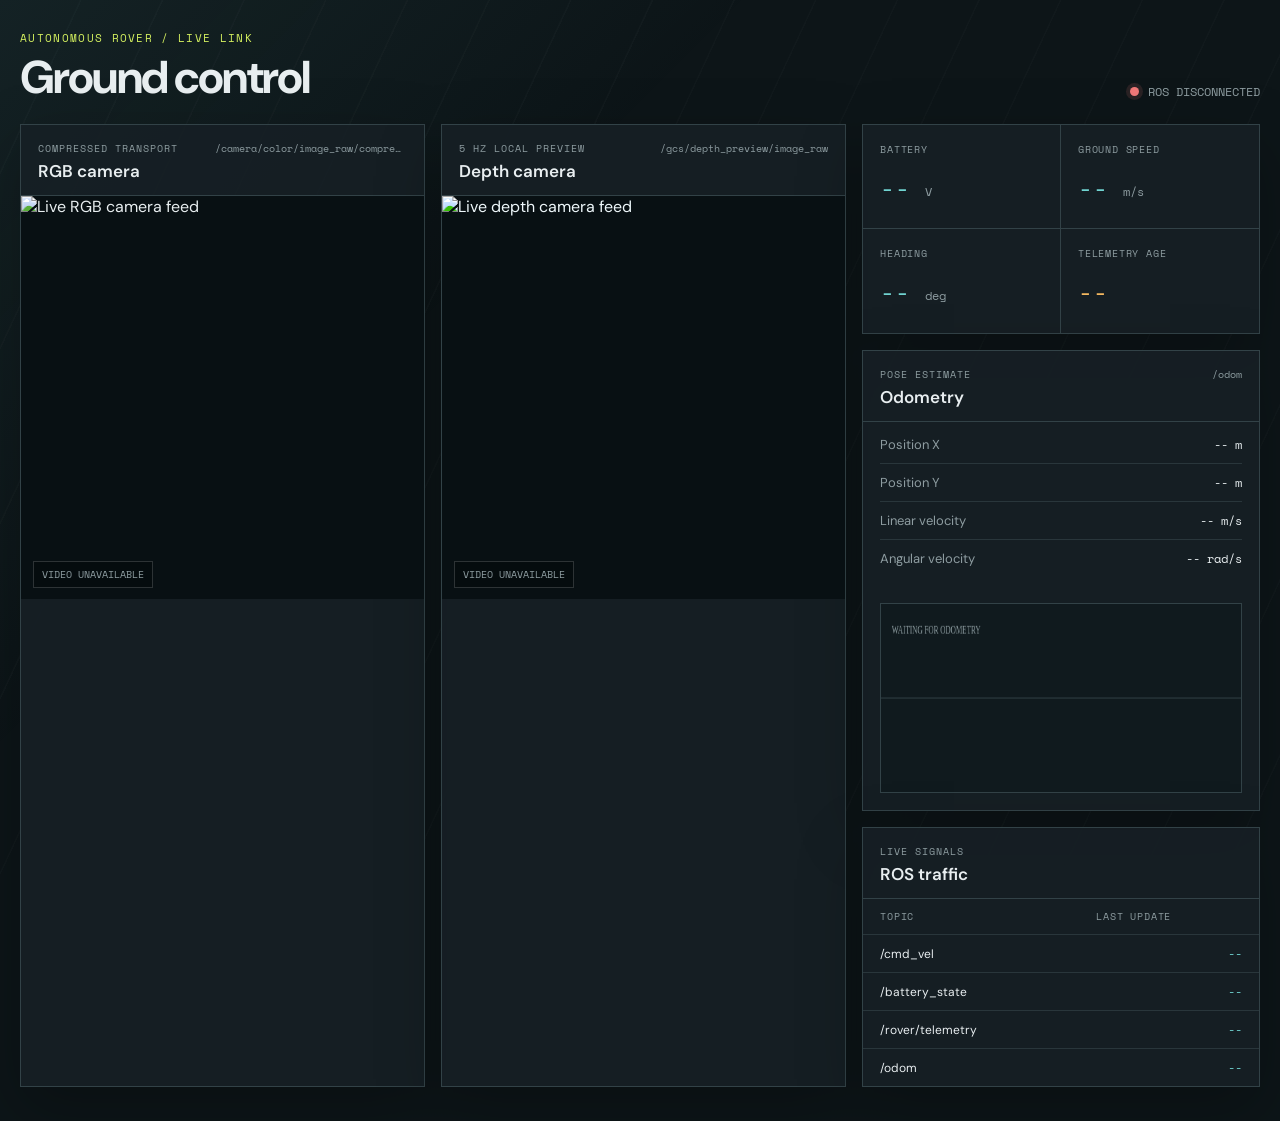
==== ros2_ws/src/rover_slam/gcs/index.html @ 6a6b25ac "v1: recording complete" ====
<!doctype html>
<html lang="en">
<head>
  <meta charset="utf-8">
  <meta name="viewport" content="width=device-width, initial-scale=1">
  <title>Rover Ground Control</title>
  <style>
    @import url("https://fonts.googleapis.com/css2?family=DM+Sans:wght@400;500;600;700&family=Space+Mono:wght@400;700&display=swap");

    :root {
      color-scheme: dark;
      --ink: #e8eef0;
      --muted: #8e9da1;
      --panel: #172025;
      --panel-raised: #202c31;
      --line: #324247;
      --accent: #d4f05f;
      --cyan: #70d4d1;
      --warn: #f4b860;
      --danger: #f17878;
      --shadow: 0 22px 60px rgba(0, 0, 0, .25);
    }

    * { box-sizing: border-box; }
    body {
      margin: 0;
      min-width: 320px;
      background: #0d1518;
      color: var(--ink);
      font-family: "DM Sans", sans-serif;
    }
    body::before {
      position: fixed;
      inset: 0;
      z-index: -1;
      background: linear-gradient(135deg, rgba(112, 212, 209, .07), transparent 35%),
        repeating-linear-gradient(115deg, transparent 0 72px, rgba(255, 255, 255, .018) 73px 74px);
      content: "";
      pointer-events: none;
    }
    header, main { width: min(1440px, calc(100% - 40px)); margin: 0 auto; }
    header {
      display: flex;
      align-items: end;
      justify-content: space-between;
      gap: 24px;
      padding: 30px 0 24px;
    }
    .eyebrow, .kicker, .metric-label, .topic, .status, .mono { font-family: "Space Mono", monospace; }
    .eyebrow { margin: 0 0 8px; color: var(--accent); font-size: 11px; letter-spacing: .12em; text-transform: uppercase; }
    h1 { margin: 0; font-size: clamp(28px, 4vw, 46px); letter-spacing: -.04em; line-height: 1; }
    .connection { display: flex; align-items: center; gap: 9px; color: var(--muted); font: 12px "Space Mono", monospace; }
    .dot { width: 9px; height: 9px; border-radius: 50%; background: var(--danger); box-shadow: 0 0 0 4px rgba(241, 120, 120, .12); }
    .dot.live { background: var(--accent); box-shadow: 0 0 0 4px rgba(212, 240, 95, .12); }
    .layout { display: grid; grid-template-columns: minmax(0, 1.35fr) minmax(300px, .65fr); gap: 16px; padding-bottom: 34px; }
    .visuals { display: grid; grid-template-columns: repeat(2, minmax(0, 1fr)); gap: 16px; }
    .panel { border: 1px solid var(--line); background: rgba(23, 32, 37, .9); box-shadow: var(--shadow); }
    .feed-panel { min-width: 0; }
    .panel-head { display: flex; justify-content: space-between; align-items: baseline; gap: 10px; padding: 16px 17px 13px; border-bottom: 1px solid var(--line); }
    .kicker { color: var(--muted); font-size: 10px; letter-spacing: .1em; text-transform: uppercase; }
    .panel-title { margin: 4px 0 0; font-size: 17px; font-weight: 600; }
    .topic { max-width: 52%; overflow: hidden; color: var(--muted); font-size: 10px; text-overflow: ellipsis; white-space: nowrap; }
    .feed { position: relative; aspect-ratio: 1 / 1; overflow: hidden; background: #081013; }
    .feed img { display: block; width: 100%; height: 100%; object-fit: cover; }
    .feed.depth img { image-rendering: auto; filter: saturate(1.45) contrast(1.08); }
    .feed-status { position: absolute; left: 12px; bottom: 11px; padding: 5px 8px; border: 1px solid rgba(255,255,255,.16); background: rgba(5, 10, 12, .7); color: var(--muted); font: 10px "Space Mono", monospace; }
    .feed-status.live { color: var(--accent); }
    .side { display: grid; align-content: start; gap: 16px; }
    .metrics { display: grid; grid-template-columns: repeat(2, 1fr); }
    .metric { min-height: 104px; padding: 17px; border-bottom: 1px solid var(--line); }
    .metric:nth-child(odd) { border-right: 1px solid var(--line); }
    .metric:nth-last-child(-n+2) { border-bottom: 0; }
    .metric-label { color: var(--muted); font-size: 10px; letter-spacing: .08em; text-transform: uppercase; }
    .metric-value { margin-top: 12px; font: 24px "Space Mono", monospace; color: var(--cyan); }
    .metric-value.warn { color: var(--warn); }
    .metric-value small { color: var(--muted); font: 12px "Space Mono", monospace; }
    .data-list { margin: 0; padding: 4px 17px 13px; }
    .data-row { display: flex; justify-content: space-between; gap: 16px; padding: 10px 0; border-bottom: 1px solid rgba(50, 66, 71, .7); font-size: 13px; }
    .data-row:last-child { border-bottom: 0; }
    .data-row dt { color: var(--muted); }
    .data-row dd { margin: 0; color: var(--ink); font: 12px "Space Mono", monospace; text-align: right; }
    .signal-table { width: 100%; border-collapse: collapse; font-size: 12px; }
    .signal-table th, .signal-table td { padding: 10px 17px; border-bottom: 1px solid rgba(50, 66, 71, .7); text-align: left; }
    .signal-table th { color: var(--muted); font: 10px "Space Mono", monospace; letter-spacing: .08em; text-transform: uppercase; }
    .signal-table td:last-child { color: var(--cyan); font-family: "Space Mono", monospace; text-align: right; }
    .signal-table tr:last-child td { border-bottom: 0; }
    .trajectory { padding: 13px 17px 17px; }
    canvas { display: block; width: 100%; height: 190px; background: #101a1e; border: 1px solid var(--line); }
    .empty { display: grid; height: 100%; place-items: center; color: var(--muted); font: 11px "Space Mono", monospace; }
    @media (max-width: 980px) { .layout { grid-template-columns: 1fr; } .side { grid-template-columns: repeat(2, minmax(0, 1fr)); } .metrics { grid-column: span 1; } }
    @media (max-width: 650px) { header, main { width: min(100% - 24px, 1440px); } header { align-items: start; flex-direction: column; padding-top: 22px; } .visuals, .side { grid-template-columns: 1fr; } .topic { max-width: 48%; } }
  </style>
</head>
<body>
  <header>
    <div><p class="eyebrow">Autonomous rover / live link</p><h1>Ground control</h1></div>
    <div class="connection"><span id="connection-dot" class="dot"></span><span id="connection-text">ROS DISCONNECTED</span></div>
  </header>
  <main class="layout">
    <section class="visuals" aria-label="Camera feeds">
      <article class="panel feed-panel">
        <div class="panel-head"><div><div class="kicker">Compressed transport</div><h2 class="panel-title">RGB camera</h2></div><div class="topic">/camera/color/image_raw/compressed</div></div>
        <div class="feed"><img id="rgb-feed" alt="Live RGB camera feed"><div id="rgb-status" class="feed-status">WAITING FOR VIDEO</div></div>
      </article>
      <article class="panel feed-panel">
        <div class="panel-head"><div><div class="kicker">5 Hz local preview</div><h2 class="panel-title">Depth camera</h2></div><div class="topic">/gcs/depth_preview/image_raw</div></div>
        <div class="feed depth"><img id="depth-feed" alt="Live depth camera feed"><div id="depth-status" class="feed-status">WAITING FOR VIDEO</div></div>
      </article>
    </section>
    <aside class="side">
      <section class="panel metrics" aria-label="Key telemetry">
        <div class="metric"><div class="metric-label">Battery</div><div id="battery" class="metric-value">-- <small>V</small></div></div>
        <div class="metric"><div class="metric-label">Ground speed</div><div id="speed" class="metric-value">-- <small>m/s</small></div></div>
        <div class="metric"><div class="metric-label">Heading</div><div id="heading" class="metric-value">-- <small>deg</small></div></div>
        <div class="metric"><div class="metric-label">Telemetry age</div><div id="telemetry-age" class="metric-value warn">-- <small>s</small></div></div>
      </section>
      <section class="panel">
        <div class="panel-head"><div><div class="kicker">Pose estimate</div><h2 class="panel-title">Odometry</h2></div><div class="topic">/odom</div></div>
        <dl class="data-list">
          <div class="data-row"><dt>Position X</dt><dd id="odom-x">-- m</dd></div>
          <div class="data-row"><dt>Position Y</dt><dd id="odom-y">-- m</dd></div>
          <div class="data-row"><dt>Linear velocity</dt><dd id="odom-v">-- m/s</dd></div>
          <div class="data-row"><dt>Angular velocity</dt><dd id="odom-w">-- rad/s</dd></div>
        </dl>
        <div class="trajectory"><canvas id="trajectory" width="600" height="190" aria-label="Odometry trajectory"></canvas></div>
      </section>
      <section class="panel">
        <div class="panel-head"><div><div class="kicker">Live signals</div><h2 class="panel-title">ROS traffic</h2></div></div>
        <table class="signal-table"><thead><tr><th>Topic</th><th>Last update</th></tr></thead><tbody>
          <tr><td>/cmd_vel</td><td id="cmd-vel">--</td></tr>
          <tr><td>/battery_state</td><td id="battery-state">--</td></tr>
          <tr><td>/rover/telemetry</td><td id="telemetry-state">--</td></tr>
          <tr><td>/odom</td><td id="odom-state">--</td></tr>
        </tbody></table>
      </section>
    </aside>
  </main>
  <script>
    const query = new URLSearchParams(window.location.search);
    const host = window.location.hostname || "localhost";
    const rosbridgeUrl = query.get("rosbridge") || `ws://${host}:9090`;
    const videoBase = query.get("video") || `http://${host}:8080`;
    const streams = {
      rgb: { topic: query.get("rgb") || "/camera/color/image_raw", type: query.get("rgb_type") || "ros_compressed" },
      depth: { topic: query.get("depth") || "/gcs/depth_preview/image_raw", type: query.get("depth_type") || "ros_compressed" },
    };
    const state = { last: {}, points: [], pose: null };
    const $ = (id) => document.getElementById(id);
    const streamUrl = (stream) => `${videoBase}/stream?topic=${stream.topic}&type=${encodeURIComponent(stream.type)}&quality=70&width=720&height=720`;
    ["rgb", "depth"].forEach((kind) => {
      const image = $(`${kind}-feed`);
      image.src = streamUrl(streams[kind]);
      image.onload = () => { $(`${kind}-status`).textContent = "LIVE / MJPEG"; $(`${kind}-status`).classList.add("live"); };
      image.onerror = () => { $(`${kind}-status`).textContent = "VIDEO UNAVAILABLE"; $(`${kind}-status`).classList.remove("live"); };
    });

    function stamp(topic) {
      state.last[topic] = performance.now();
      const ids = { "/cmd_vel": "cmd-vel", "/battery_state": "battery-state", "/rover/telemetry": "telemetry-state", "/odom": "odom-state" };
      if (ids[topic]) $(ids[topic]).textContent = "LIVE";
    }
    function number(value, digits = 2) { return Number.isFinite(Number(value)) ? Number(value).toFixed(digits) : "--"; }
    function setText(id, value) { $(id).textContent = value; }
    function quaternionYaw(q) { return Math.atan2(2 * (q.w * q.z + q.x * q.y), 1 - 2 * (q.y * q.y + q.z * q.z)); }
    function updateTrajectory() {
      const canvas = $("trajectory"), context = canvas.getContext("2d");
      context.clearRect(0, 0, canvas.width, canvas.height);
      context.strokeStyle = "#324247"; context.lineWidth = 1;
      context.beginPath(); context.moveTo(0, canvas.height / 2); context.lineTo(canvas.width, canvas.height / 2); context.stroke();
      if (!state.points.length) { context.fillStyle = "#8e9da1"; context.font = "12px Space Mono"; context.fillText("WAITING FOR ODOMETRY", 18, 30); return; }
      const xs = state.points.map((point) => point.x), ys = state.points.map((point) => point.y);
      const minX = Math.min(...xs), maxX = Math.max(...xs), minY = Math.min(...ys), maxY = Math.max(...ys);
      const scale = Math.min(560 / Math.max(maxX - minX, .5), 150 / Math.max(maxY - minY, .5));
      const project = (point) => [20 + (point.x - minX) * scale, 95 - (point.y - minY) * scale];
      context.strokeStyle = "#70d4d1"; context.lineWidth = 2; context.beginPath();
      state.points.forEach((point, index) => { const [x, y] = project(point); if (!index) context.moveTo(x, y); else context.lineTo(x, y); });
      context.stroke();
      const [x, y] = project(state.points[state.points.length - 1]); context.fillStyle = "#d4f05f"; context.beginPath(); context.arc(x, y, 4, 0, Math.PI * 2); context.fill();
    }
    function handle(topic, message) {
      stamp(topic);
      if (topic === "/odom") {
        const pose = message.pose.pose, twist = message.twist.twist;
        const yaw = quaternionYaw(pose.orientation), degrees = yaw * 180 / Math.PI;
        state.pose = { x: pose.position.x, y: pose.position.y, yaw };
        state.points.push(state.pose); if (state.points.length > 500) state.points.shift();
        setText("odom-x", `${number(pose.position.x)} m`); setText("odom-y", `${number(pose.position.y)} m`); setText("odom-v", `${number(twist.linear.x)} m/s`); setText("odom-w", `${number(twist.angular.z)} rad/s`);
        setText("speed", `${number(Math.hypot(twist.linear.x, twist.linear.y))} `); $("speed").innerHTML += "<small>m/s</small>";
        setText("heading", `${number(degrees, 1)} `); $("heading").innerHTML += "<small>deg</small>";
        updateTrajectory();
      } else if (topic === "/battery_state") {
        const voltage = Number(message.voltage); setText("battery", `${number(voltage)} `); $("battery").innerHTML += "<small>V</small>";
      } else if (topic === "/cmd_vel") {
        setText("cmd-vel", `x ${number(message.linear.x)} / z ${number(message.angular.z)}`);
      } else if (topic === "/rover/telemetry") {
        try { const payload = JSON.parse(message.data); const voltage = Number(payload.voltage_v); if (Number.isFinite(voltage)) { setText("battery", `${number(voltage)} `); $("battery").innerHTML += "<small>V</small>"; } } catch (_) { /* raw telemetry remains visible as a signal */ }
      }
    }
    function subscribe(socket, topic, type, throttleRate) {
      socket.send(JSON.stringify({ op: "subscribe", topic, type, throttle_rate: throttleRate, queue_length: 1 }));
    }
    function connect() {
      const socket = new WebSocket(rosbridgeUrl);
      socket.onopen = () => {
        $("connection-dot").classList.add("live"); $("connection-text").textContent = "ROS LINK LIVE";
        subscribe(socket, "/odom", "nav_msgs/msg/Odometry", 200);
        subscribe(socket, "/battery_state", "sensor_msgs/msg/BatteryState", 1000);
        subscribe(socket, "/cmd_vel", "geometry_msgs/msg/Twist", 200);
        subscribe(socket, "/rover/telemetry", "std_msgs/msg/String", 1000);
      };
      socket.onmessage = (event) => { const message = JSON.parse(event.data); if (message.op === "publish") handle(message.topic, message.msg); };
      socket.onclose = () => { $("connection-dot").classList.remove("live"); $("connection-text").textContent = "ROS DISCONNECTED"; window.setTimeout(connect, 2000); };
      socket.onerror = () => socket.close();
    }
    window.setInterval(() => { const now = performance.now(); const age = state.last["/rover/telemetry"]; setText("telemetry-age", age ? `${number((now - age) / 1000, 1)} ` : "-- "); if (age) $("telemetry-age").innerHTML += "<small>s</small>"; }, 500);
    connect(); updateTrajectory();
  </script>
</body>
</html>
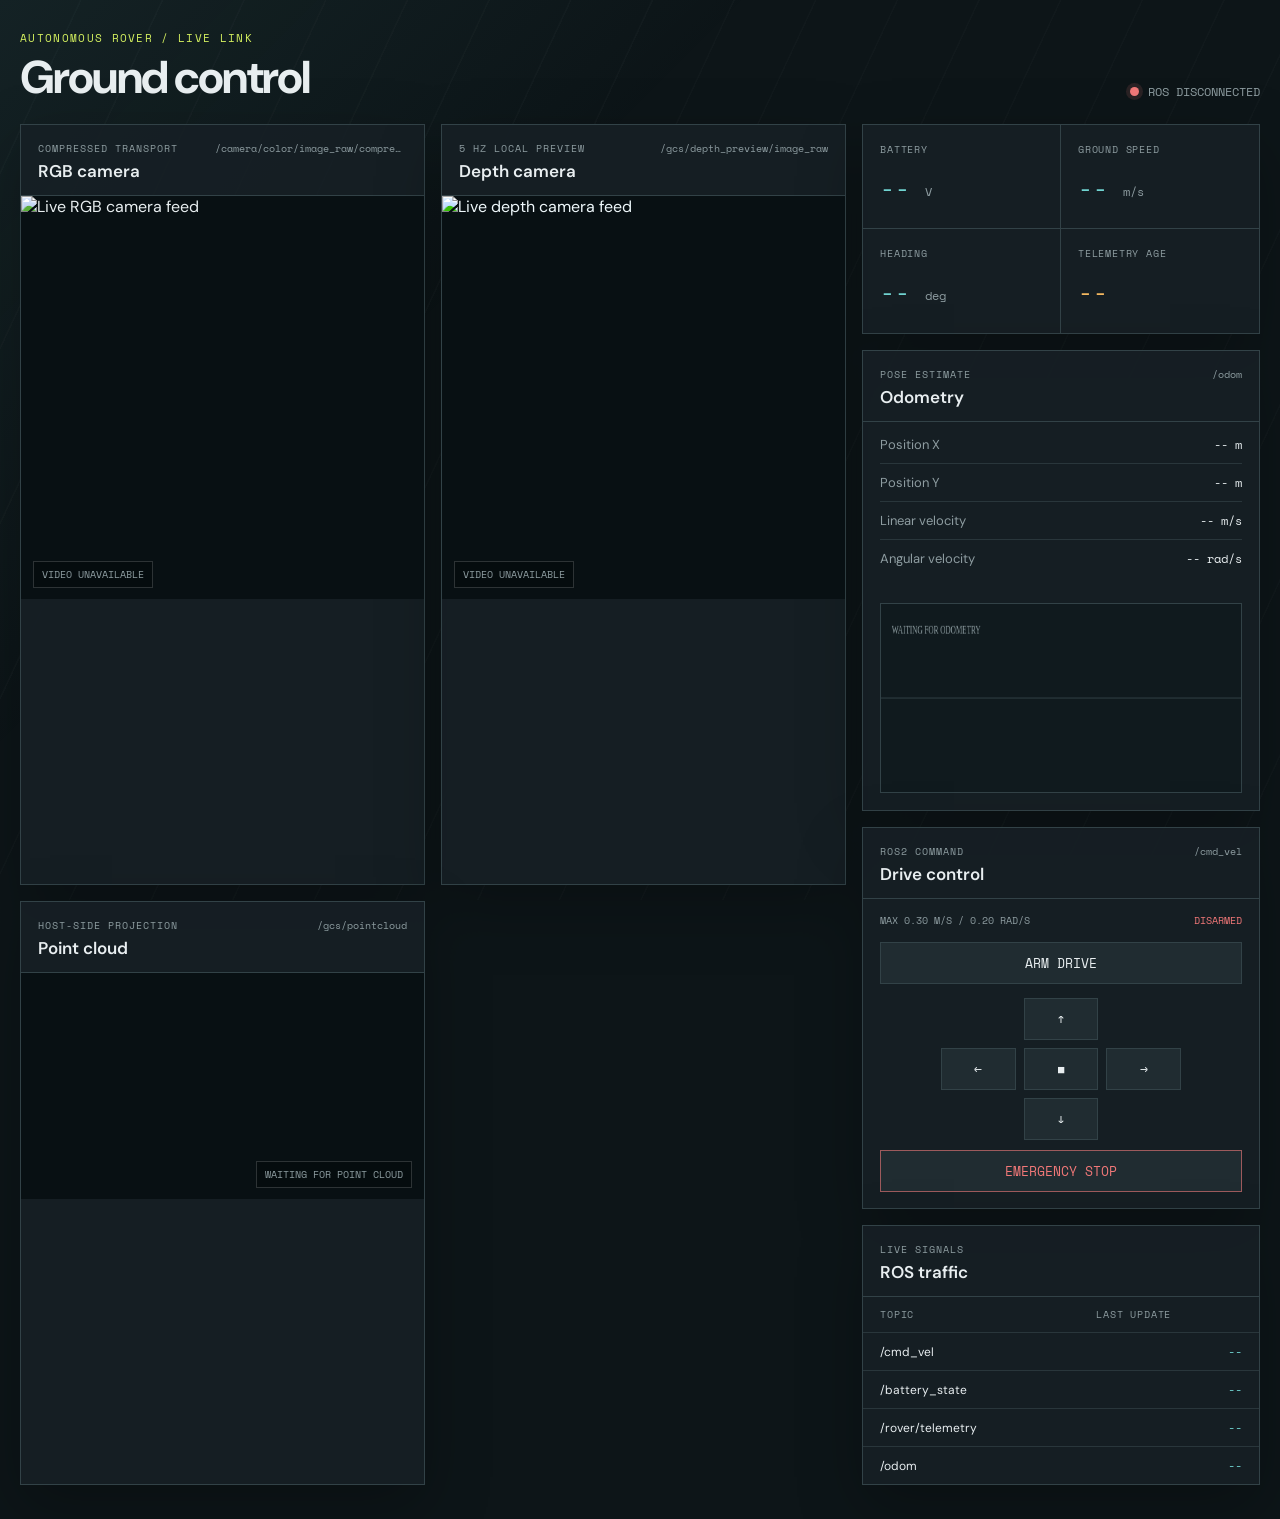
==== commit def933bc: "Add rover_slam package with launch and visualization tools - Created README.md for rover_slam packag" ====
--- a/ros2_ws/src/rover_slam/gcs/index.html
+++ b/ros2_ws/src/rover_slam/gcs/index.html
@@ -86,6 +86,23 @@
     .signal-table tr:last-child td { border-bottom: 0; }
     .trajectory { padding: 13px 17px 17px; }
     canvas { display: block; width: 100%; height: 190px; background: #101a1e; border: 1px solid var(--line); }
+    .cloud-feed { position: relative; aspect-ratio: 16 / 9; overflow: hidden; background: #081013; }
+    .cloud-feed canvas { width: 100%; height: 100%; border: 0; cursor: grab; }
+    .cloud-feed canvas:active { cursor: grabbing; }
+    .cloud-legend { position: absolute; right: 12px; bottom: 11px; padding: 5px 8px; border: 1px solid rgba(255,255,255,.16); background: rgba(5, 10, 12, .7); color: var(--muted); font: 10px "Space Mono", monospace; }
+    .controller { padding-bottom: 16px; }
+    .drive-status { display: flex; align-items: center; justify-content: space-between; gap: 12px; padding: 14px 17px 0; color: var(--muted); font: 10px "Space Mono", monospace; text-transform: uppercase; }
+    .drive-status strong { color: var(--danger); font-weight: 400; }
+    .drive-status strong.armed { color: var(--accent); }
+    .drive-controls { display: grid; grid-template-columns: repeat(3, 1fr); gap: 8px; max-width: 240px; margin: 14px auto 0; }
+    .drive-controls button, .drive-arm, .drive-stop { min-height: 42px; border: 1px solid var(--line); background: var(--panel-raised); color: var(--ink); font: 13px "Space Mono", monospace; cursor: pointer; }
+    .drive-controls button:hover, .drive-arm:hover { border-color: var(--cyan); }
+    .drive-controls button:disabled { cursor: not-allowed; opacity: .38; }
+    .drive-controls button.active { border-color: var(--accent); color: var(--accent); }
+    .drive-arm { display: block; width: calc(100% - 34px); margin: 14px 17px 0; }
+    .drive-arm.armed { border-color: var(--accent); color: var(--accent); }
+    .drive-stop { display: block; width: calc(100% - 34px); margin: 10px 17px 0; border-color: rgba(241,120,120,.6); color: var(--danger); }
+    .drive-stop:hover { background: rgba(241,120,120,.12); }
     .empty { display: grid; height: 100%; place-items: center; color: var(--muted); font: 11px "Space Mono", monospace; }
     @media (max-width: 980px) { .layout { grid-template-columns: 1fr; } .side { grid-template-columns: repeat(2, minmax(0, 1fr)); } .metrics { grid-column: span 1; } }
     @media (max-width: 650px) { header, main { width: min(100% - 24px, 1440px); } header { align-items: start; flex-direction: column; padding-top: 22px; } .visuals, .side { grid-template-columns: 1fr; } .topic { max-width: 48%; } }
@@ -106,6 +123,10 @@
         <div class="panel-head"><div><div class="kicker">5 Hz local preview</div><h2 class="panel-title">Depth camera</h2></div><div class="topic">/gcs/depth_preview/image_raw</div></div>
         <div class="feed depth"><img id="depth-feed" alt="Live depth camera feed"><div id="depth-status" class="feed-status">WAITING FOR VIDEO</div></div>
       </article>
+      <article class="panel feed-panel cloud-panel">
+        <div class="panel-head"><div><div class="kicker">Host-side projection</div><h2 class="panel-title">Point cloud</h2></div><div class="topic">/gcs/pointcloud</div></div>
+        <div class="cloud-feed"><canvas id="pointcloud" width="900" height="500" aria-label="Live point cloud"></canvas><div id="cloud-status" class="cloud-legend">WAITING FOR POINT CLOUD</div></div>
+      </article>
     </section>
     <aside class="side">
       <section class="panel metrics" aria-label="Key telemetry">
@@ -123,6 +144,17 @@
           <div class="data-row"><dt>Angular velocity</dt><dd id="odom-w">-- rad/s</dd></div>
         </dl>
         <div class="trajectory"><canvas id="trajectory" width="600" height="190" aria-label="Odometry trajectory"></canvas></div>
+      </section>
+      <section class="panel controller" aria-label="ROS2 drive control">
+        <div class="panel-head"><div><div class="kicker">ROS2 command</div><h2 class="panel-title">Drive control</h2></div><div class="topic">/cmd_vel</div></div>
+        <div class="drive-status"><span>MAX 0.30 M/S / 0.20 RAD/S</span><strong id="drive-state">DISARMED</strong></div>
+        <button id="drive-arm" class="drive-arm" type="button" aria-pressed="false">ARM DRIVE</button>
+        <div class="drive-controls">
+          <span></span><button type="button" data-vx="0.30" data-wz="0" title="Forward">&#8593;</button><span></span>
+          <button type="button" data-vx="0" data-wz="0.20" title="Turn left">&#8592;</button><button type="button" data-stop="true" title="Stop">&#9632;</button><button type="button" data-vx="0" data-wz="-0.20" title="Turn right">&#8594;</button>
+          <span></span><button type="button" data-vx="-0.30" data-wz="0" title="Reverse">&#8595;</button><span></span>
+        </div>
+        <button id="drive-stop" class="drive-stop" type="button">EMERGENCY STOP</button>
       </section>
       <section class="panel">
         <div class="panel-head"><div><div class="kicker">Live signals</div><h2 class="panel-title">ROS traffic</h2></div></div>
@@ -144,7 +176,10 @@
       rgb: { topic: query.get("rgb") || "/camera/color/image_raw", type: query.get("rgb_type") || "ros_compressed" },
       depth: { topic: query.get("depth") || "/gcs/depth_preview/image_raw", type: query.get("depth_type") || "ros_compressed" },
     };
-    const state = { last: {}, points: [], pose: null };
+    const state = { last: {}, points: [], pose: null, cloud: [] };
+    let rosSocket = null;
+    const drive = { armed: false, timer: null, button: null };
+    const cloudView = { yaw: 0.25, pitch: -0.15, dragging: false, x: 0, y: 0 };
     const $ = (id) => document.getElementById(id);
     const streamUrl = (stream) => `${videoBase}/stream?topic=${stream.topic}&type=${encodeURIComponent(stream.type)}&quality=70&width=720&height=720`;
     ["rgb", "depth"].forEach((kind) => {
@@ -177,6 +212,45 @@
       context.stroke();
       const [x, y] = project(state.points[state.points.length - 1]); context.fillStyle = "#d4f05f"; context.beginPath(); context.arc(x, y, 4, 0, Math.PI * 2); context.fill();
     }
+    function bytesFromRos(value) {
+      if (Array.isArray(value)) return new Uint8Array(value);
+      if (typeof value === "string") {
+        const binary = atob(value);
+        const bytes = new Uint8Array(binary.length);
+        for (let index = 0; index < binary.length; index += 1) bytes[index] = binary.charCodeAt(index);
+        return bytes;
+      }
+      return new Uint8Array();
+    }
+    function decodeCloud(message) {
+      const xField = message.fields?.find((field) => field.name === "x");
+      const yField = message.fields?.find((field) => field.name === "y");
+      const zField = message.fields?.find((field) => field.name === "z");
+      if (!xField || !yField || !zField || xField.datatype !== 7 || yField.datatype !== 7 || zField.datatype !== 7) return [];
+      const bytes = bytesFromRos(message.data), view = new DataView(bytes.buffer, bytes.byteOffset, bytes.byteLength);
+      const count = Math.min(Number(message.width) * Number(message.height), 12000), step = Number(message.point_step);
+      const skip = Math.max(1, Math.ceil(count / 8000)), points = [];
+      for (let index = 0; index < count; index += skip) {
+        const offset = index * step;
+        if (offset + Math.max(xField.offset, yField.offset, zField.offset) + 4 > view.byteLength) break;
+        const x = view.getFloat32(offset + xField.offset, !message.is_bigendian), y = view.getFloat32(offset + yField.offset, !message.is_bigendian), z = view.getFloat32(offset + zField.offset, !message.is_bigendian);
+        if (Number.isFinite(x) && Number.isFinite(y) && Number.isFinite(z)) points.push({ x, y, z });
+      }
+      return points;
+    }
+    function drawCloud() {
+      const canvas = $("pointcloud"), context = canvas.getContext("2d"), rect = canvas.getBoundingClientRect(), ratio = window.devicePixelRatio || 1;
+      if (rect.width && rect.height && (canvas.width !== rect.width * ratio || canvas.height !== rect.height * ratio)) { canvas.width = rect.width * ratio; canvas.height = rect.height * ratio; }
+      context.clearRect(0, 0, canvas.width, canvas.height); context.fillStyle = "#081013"; context.fillRect(0, 0, canvas.width, canvas.height);
+      if (!state.cloud.length) { $("cloud-status").textContent = "WAITING FOR POINT CLOUD"; return; }
+      $("cloud-status").textContent = `${state.cloud.length} POINTS / LIVE`; const cosYaw = Math.cos(cloudView.yaw), sinYaw = Math.sin(cloudView.yaw), cosPitch = Math.cos(cloudView.pitch), sinPitch = Math.sin(cloudView.pitch);
+      const projected = state.cloud.map((point) => { const x = point.x * cosYaw - point.z * sinYaw, depth = point.x * sinYaw + point.z * cosYaw, y = point.y * cosPitch - depth * sinPitch, z = point.y * sinPitch + depth * cosPitch; return { x, y, z, distance: Math.hypot(point.x, point.y, point.z) }; });
+      const minX = Math.min(...projected.map((point) => point.x)), maxX = Math.max(...projected.map((point) => point.x)), minY = Math.min(...projected.map((point) => point.y)), maxY = Math.max(...projected.map((point) => point.y));
+      const scale = Math.min(canvas.width / Math.max(maxX - minX, .5), canvas.height / Math.max(maxY - minY, .5)) * .82, centerX = (minX + maxX) / 2, centerY = (minY + maxY) / 2;
+      projected.sort((first, second) => second.z - first.z); context.globalAlpha = .8;
+      projected.forEach((point) => { const x = canvas.width / 2 + (point.x - centerX) * scale, y = canvas.height / 2 - (point.y - centerY) * scale, size = Math.max(1.5, Math.min(5, scale / 90)); const hue = Math.max(35, 185 - point.distance * 30); context.fillStyle = `hsl(${hue} 78% 62%)`; context.fillRect(x, y, size, size); });
+      context.globalAlpha = 1;
+    }
     function handle(topic, message) {
       stamp(topic);
       if (topic === "/odom") {
@@ -194,26 +268,47 @@
         setText("cmd-vel", `x ${number(message.linear.x)} / z ${number(message.angular.z)}`);
       } else if (topic === "/rover/telemetry") {
         try { const payload = JSON.parse(message.data); const voltage = Number(payload.voltage_v); if (Number.isFinite(voltage)) { setText("battery", `${number(voltage)} `); $("battery").innerHTML += "<small>V</small>"; } } catch (_) { /* raw telemetry remains visible as a signal */ }
-      }
+      } else if (topic === "/gcs/pointcloud") { state.cloud = decodeCloud(message); drawCloud(); }
     }
     function subscribe(socket, topic, type, throttleRate) {
       socket.send(JSON.stringify({ op: "subscribe", topic, type, throttle_rate: throttleRate, queue_length: 1 }));
     }
+    function publishTwist(vx, wz) {
+      if (!rosSocket || rosSocket.readyState !== WebSocket.OPEN) return;
+      rosSocket.send(JSON.stringify({ op: "publish", topic: "/cmd_vel", type: "geometry_msgs/msg/Twist", msg: { linear: { x: vx, y: 0, z: 0 }, angular: { x: 0, y: 0, z: wz } } }));
+    }
+    function stopDrive() { if (drive.timer) { window.clearInterval(drive.timer); drive.timer = null; } if (drive.button) drive.button.classList.remove("active"); drive.button = null; publishTwist(0, 0); }
+    function startDrive(button) { if (!drive.armed) return; stopDrive(); if (button.dataset.stop) return; const vx = Number(button.dataset.vx), wz = Number(button.dataset.wz); drive.button = button; button.classList.add("active"); publishTwist(vx, wz); drive.timer = window.setInterval(() => publishTwist(vx, wz), 100); }
+    function setDriveArmed(armed) { drive.armed = armed; $("drive-arm").classList.toggle("armed", armed); $("drive-arm").setAttribute("aria-pressed", String(armed)); $("drive-arm").textContent = armed ? "DISARM DRIVE" : "ARM DRIVE"; $("drive-state").textContent = armed ? "ARMED" : "DISARMED"; $("drive-state").classList.toggle("armed", armed); if (!armed) stopDrive(); }
     function connect() {
       const socket = new WebSocket(rosbridgeUrl);
+      rosSocket = socket;
       socket.onopen = () => {
         $("connection-dot").classList.add("live"); $("connection-text").textContent = "ROS LINK LIVE";
         subscribe(socket, "/odom", "nav_msgs/msg/Odometry", 200);
         subscribe(socket, "/battery_state", "sensor_msgs/msg/BatteryState", 1000);
         subscribe(socket, "/cmd_vel", "geometry_msgs/msg/Twist", 200);
         subscribe(socket, "/rover/telemetry", "std_msgs/msg/String", 1000);
+        subscribe(socket, "/gcs/pointcloud", "sensor_msgs/msg/PointCloud2", 250);
       };
       socket.onmessage = (event) => { const message = JSON.parse(event.data); if (message.op === "publish") handle(message.topic, message.msg); };
-      socket.onclose = () => { $("connection-dot").classList.remove("live"); $("connection-text").textContent = "ROS DISCONNECTED"; window.setTimeout(connect, 2000); };
+      socket.onclose = () => { stopDrive(); setDriveArmed(false); $("connection-dot").classList.remove("live"); $("connection-text").textContent = "ROS DISCONNECTED"; window.setTimeout(connect, 2000); };
       socket.onerror = () => socket.close();
     }
     window.setInterval(() => { const now = performance.now(); const age = state.last["/rover/telemetry"]; setText("telemetry-age", age ? `${number((now - age) / 1000, 1)} ` : "-- "); if (age) $("telemetry-age").innerHTML += "<small>s</small>"; }, 500);
-    connect(); updateTrajectory();
+    $("drive-arm").addEventListener("click", () => setDriveArmed(!drive.armed));
+    $("drive-stop").addEventListener("click", () => { stopDrive(); setDriveArmed(false); });
+    document.querySelectorAll(".drive-controls button").forEach((button) => {
+      ["pointerdown"].forEach((eventName) => button.addEventListener(eventName, (event) => { event.preventDefault(); button.setPointerCapture?.(event.pointerId); startDrive(button); }));
+      ["pointerup", "pointercancel"].forEach((eventName) => button.addEventListener(eventName, stopDrive));
+    });
+    window.addEventListener("blur", stopDrive); document.addEventListener("visibilitychange", () => { if (document.hidden) stopDrive(); });
+    const cloudCanvas = $("pointcloud");
+    cloudCanvas.addEventListener("pointerdown", (event) => { cloudView.dragging = true; cloudView.x = event.clientX; cloudView.y = event.clientY; cloudCanvas.setPointerCapture(event.pointerId); });
+    cloudCanvas.addEventListener("pointermove", (event) => { if (!cloudView.dragging) return; cloudView.yaw += (event.clientX - cloudView.x) * .008; cloudView.pitch = Math.max(-1.2, Math.min(1.2, cloudView.pitch + (event.clientY - cloudView.y) * .008)); cloudView.x = event.clientX; cloudView.y = event.clientY; drawCloud(); });
+    ["pointerup", "pointercancel"].forEach((eventName) => cloudCanvas.addEventListener(eventName, () => { cloudView.dragging = false; }));
+    window.addEventListener("resize", drawCloud);
+    connect(); updateTrajectory(); drawCloud();
   </script>
 </body>
 </html>
